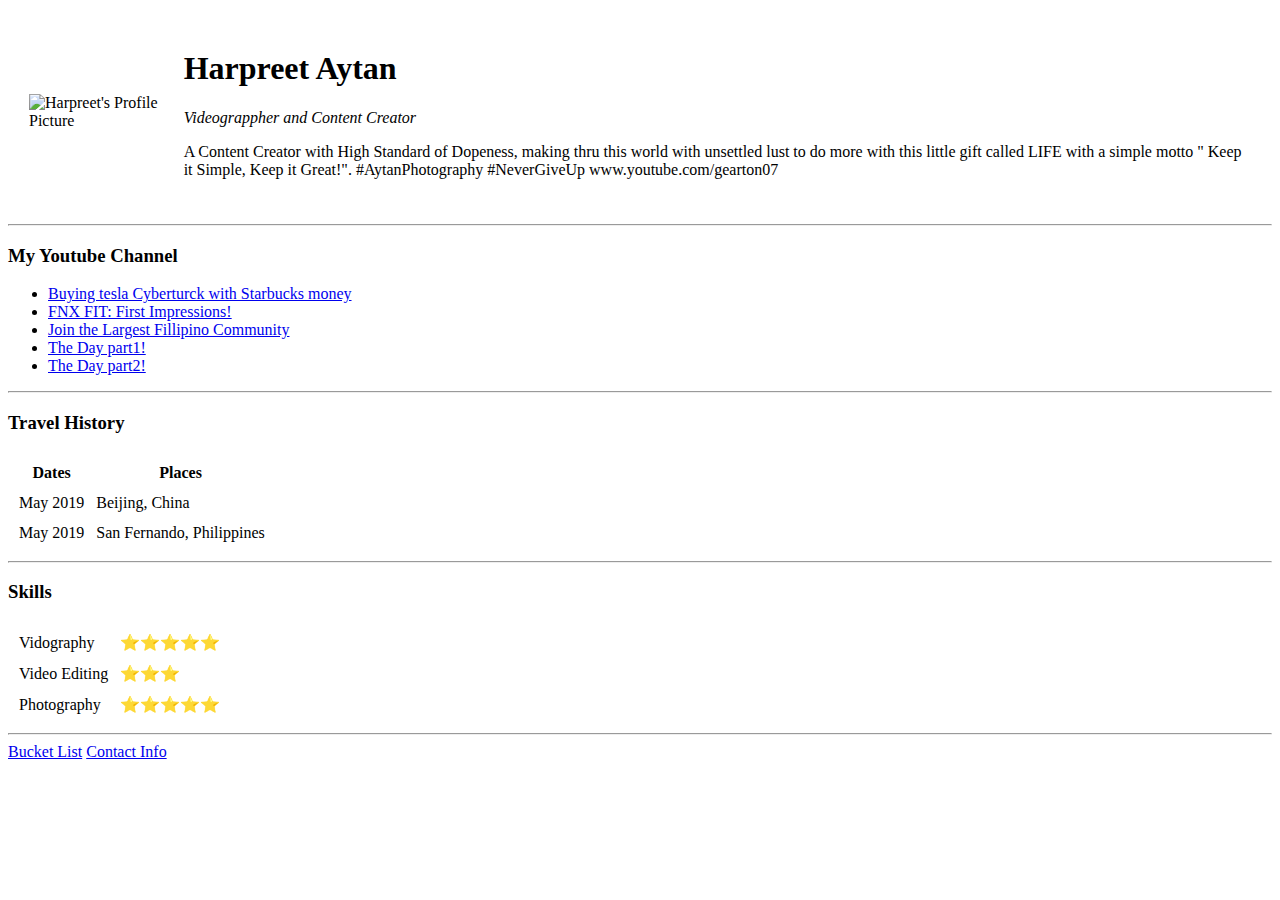
==== index.html @ 4848f3c2 "Harpreet main page" ====
<!DOCTYPE html>
<html lang="en" dir="ltr">

<head>
  <meta charset="utf-8">
  <title>roHAky</title>
</head>

<body>
  <table cellspacing="20">
    <tr>
      <td><img src="ha.png" alt="Harpreet's Profile Picture" style="width:150px;height:150px;"> </td>
      <td>
        <h1>Harpreet Aytan</h1>
        <p><em>Videograppher and Content Creator</i></em></p>
        <p>A Content Creator with High Standard of Dopeness, making thru this world with unsettled lust to do more with this little gift called LIFE with a simple motto " Keep it Simple, Keep it Great!". #AytanPhotography #NeverGiveUp
          www.youtube.com/gearton07</p>
      </td>
    </tr>
  </table>
  <hr>
  <h3>My Youtube Channel</h3>
  <ul>
    <li><a href="https://www.youtube.com/watch?v=Y5HfZkZz8Do&t=19s">Buying tesla Cyberturck with Starbucks money</a></li>
    <li><a href="https://www.youtube.com/watch?v=uw5kKQGzUu8&t=142s">FNX FIT: First Impressions!</a></li>
    <li><a href="https://www.youtube.com/watch?v=8BoZlPWZhUs">Join the Largest Fillipino Community</a></li>
    <li><a href="https://www.youtube.com/watch?v=CX_OrS-HQVE&t=48s">The Day part1!</a></li>
    <li><a href="https://www.youtube.com/watch?v=o5WmZhOHLRk">The Day part2!</a></li>
  </ul>
  <hr>
  <h3> Travel History </h3>
  <table cellspacing="10">
    <thead>
      <tr>
        <th>Dates</th>
        <th> Places</th>
      </tr>
    </thead>
    <tbody>
      <tr>
        <td>May 2019</td>
        <td>Beijing, China</td>
      </tr>
      <tr>
        <td>May 2019</td>
        <td>San Fernando, Philippines</td>
      </tr>
    </tbody>
    <tfoot>

    </tfoot>

  </table>
  <hr>
<h3>Skills</h3>
<table cellspacing="10">
  <tr>
    <td>Vidography</td>
    <td>⭐⭐⭐⭐⭐</td>
  </tr>
  <tr>
    <td>Video Editing</td>
    <td>⭐⭐⭐</td>
  </tr>
  <tr>
    <td>Photography</td>
    <td>⭐⭐⭐⭐⭐</td>
  </tr>
</table>
  <hr />
  <a href="bucketlist.html">Bucket List</a>
  <a href="contactinfo.html">Contact Info</a>
</body>

</html>
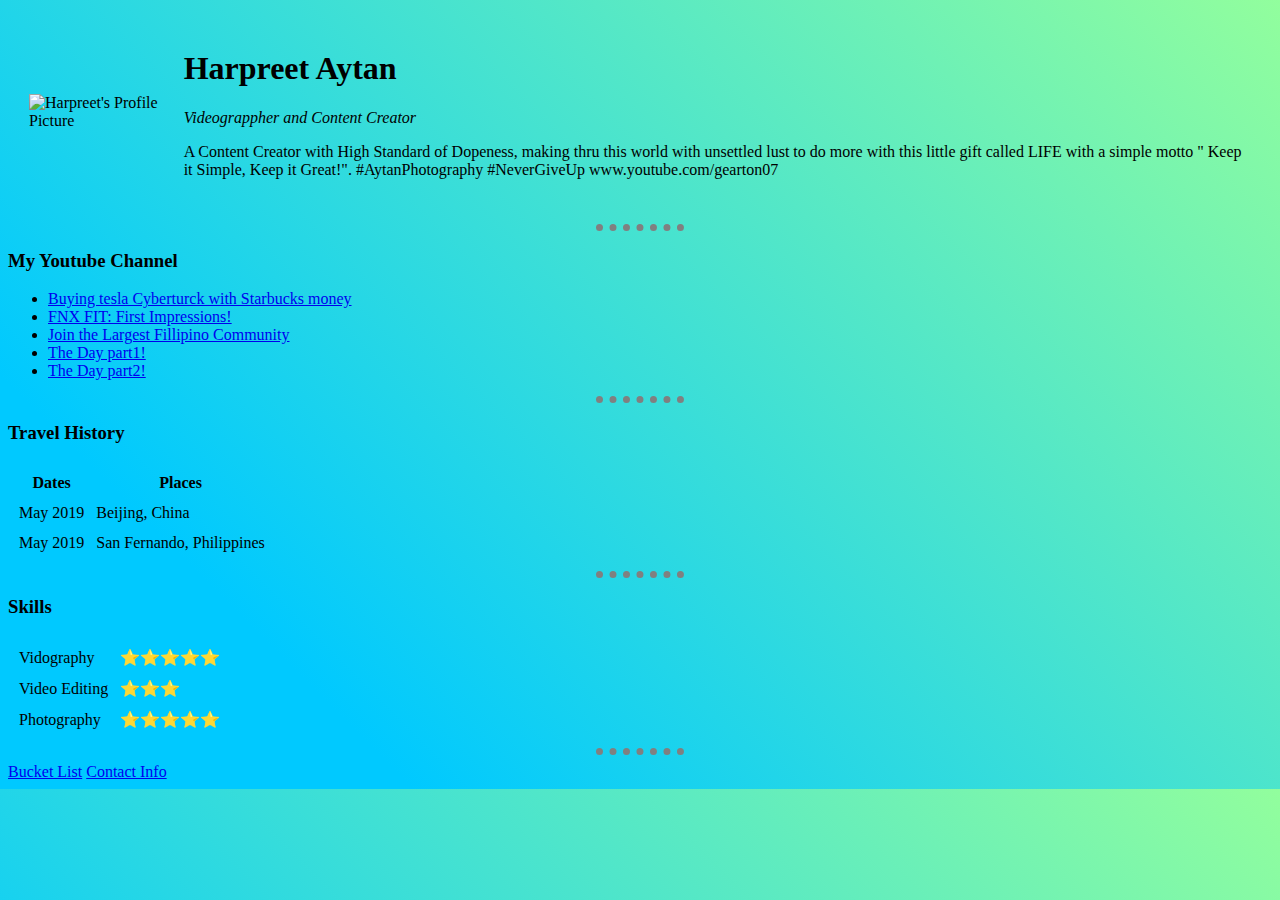
==== commit 700bdd8d: "Update index.html" ====
--- a/index.html
+++ b/index.html
@@ -4,12 +4,13 @@
 <head>
   <meta charset="utf-8">
   <title>roHAky</title>
+  <link rel="stylesheet" href="css/styles.css">
 </head>
 
 <body>
   <table cellspacing="20">
     <tr>
-      <td><img src="ha.png" alt="Harpreet's Profile Picture" style="width:150px;height:150px;"> </td>
+      <td><img src="image/ha.png" alt="Harpreet's Profile Picture"> </td>
       <td>
         <h1>Harpreet Aytan</h1>
         <p><em>Videograppher and Content Creator</i></em></p>
@@ -52,21 +53,21 @@
 
   </table>
   <hr>
-<h3>Skills</h3>
-<table cellspacing="10">
-  <tr>
-    <td>Vidography</td>
-    <td>⭐⭐⭐⭐⭐</td>
-  </tr>
-  <tr>
-    <td>Video Editing</td>
-    <td>⭐⭐⭐</td>
-  </tr>
-  <tr>
-    <td>Photography</td>
-    <td>⭐⭐⭐⭐⭐</td>
-  </tr>
-</table>
+  <h3>Skills</h3>
+  <table cellspacing="10">
+    <tr>
+      <td>Vidography</td>
+      <td>⭐⭐⭐⭐⭐</td>
+    </tr>
+    <tr>
+      <td>Video Editing</td>
+      <td>⭐⭐⭐</td>
+    </tr>
+    <tr>
+      <td>Photography</td>
+      <td>⭐⭐⭐⭐⭐</td>
+    </tr>
+  </table>
   <hr />
   <a href="bucketlist.html">Bucket List</a>
   <a href="contactinfo.html">Contact Info</a>
--- a/css/styles.css
+++ b/css/styles.css
@@ -0,0 +1,10 @@
+body {
+  background: linear-gradient(45deg, #00C9FF 20%, #92FE9D 100%);
+}
+hr {
+  border-style: none;
+  border-top-style: dotted;
+  border-color: grey;
+  border-width: 7px;
+  width: 7%;
+}
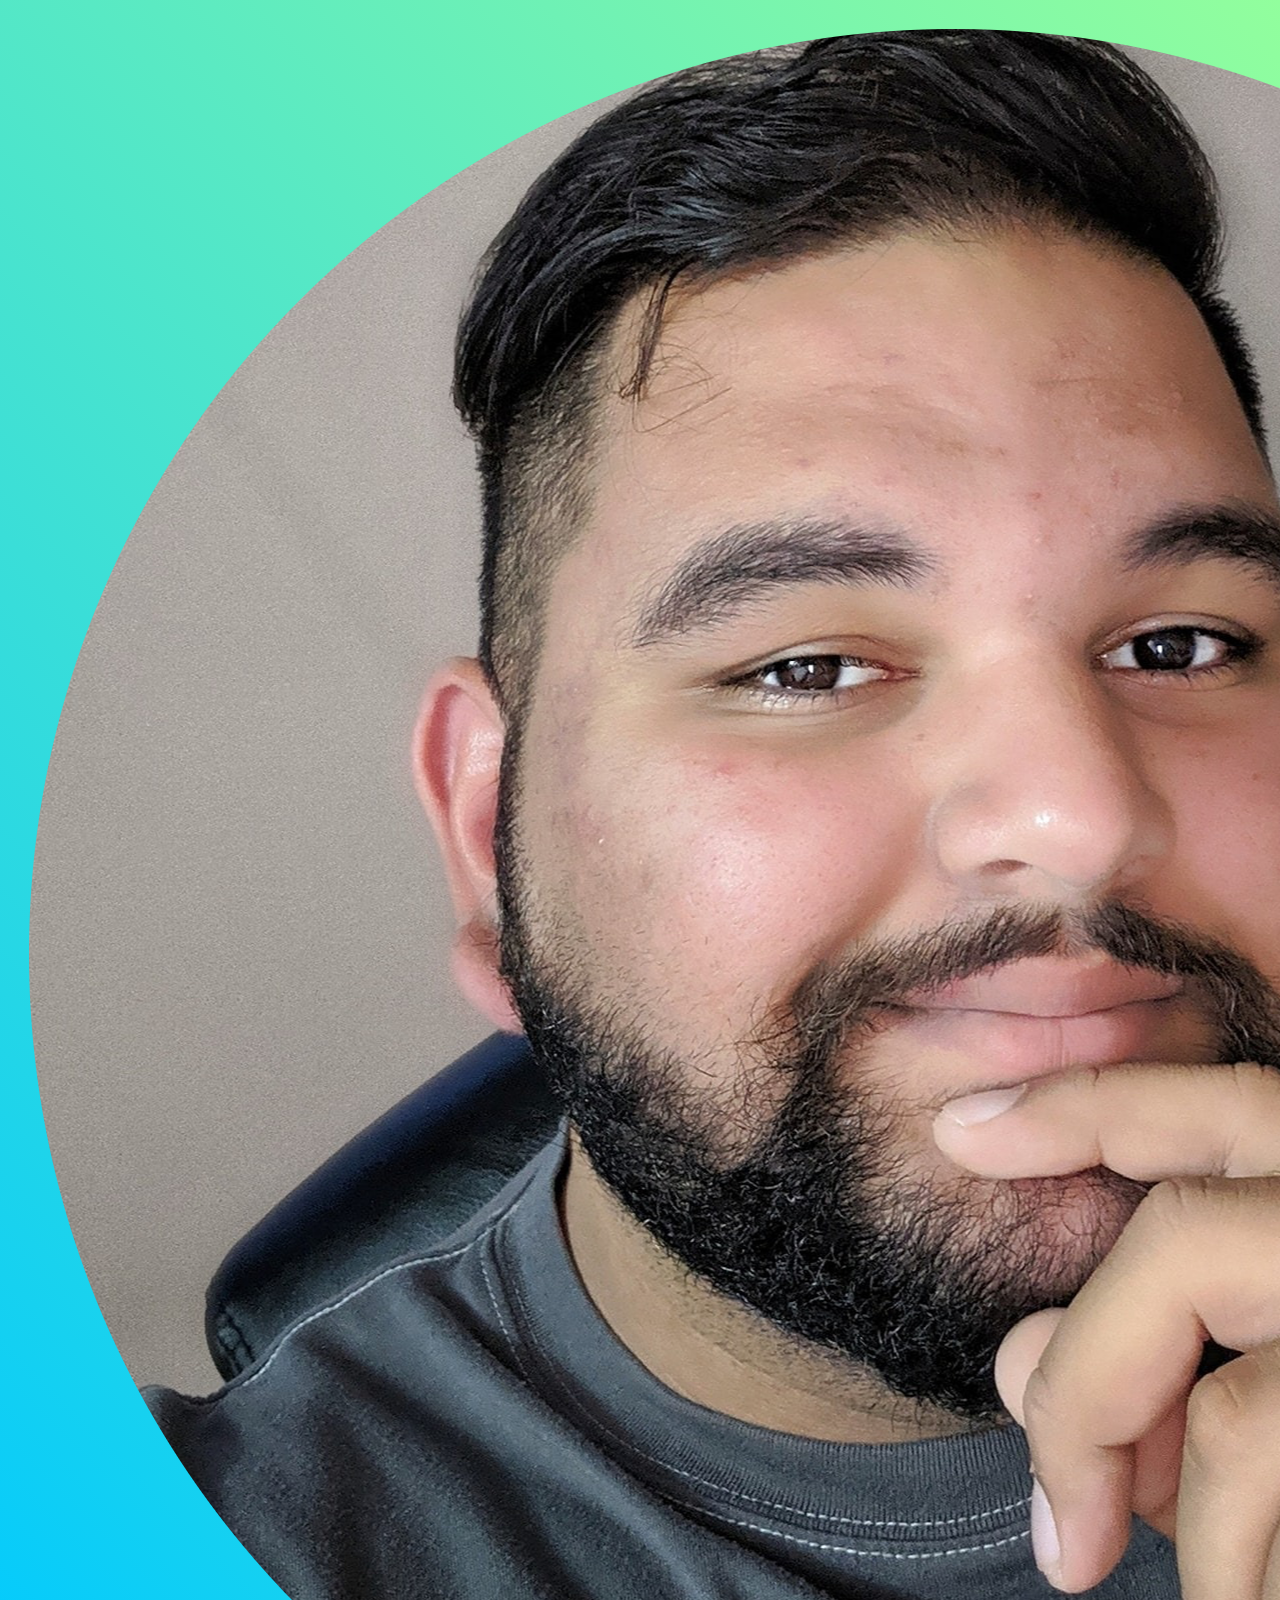
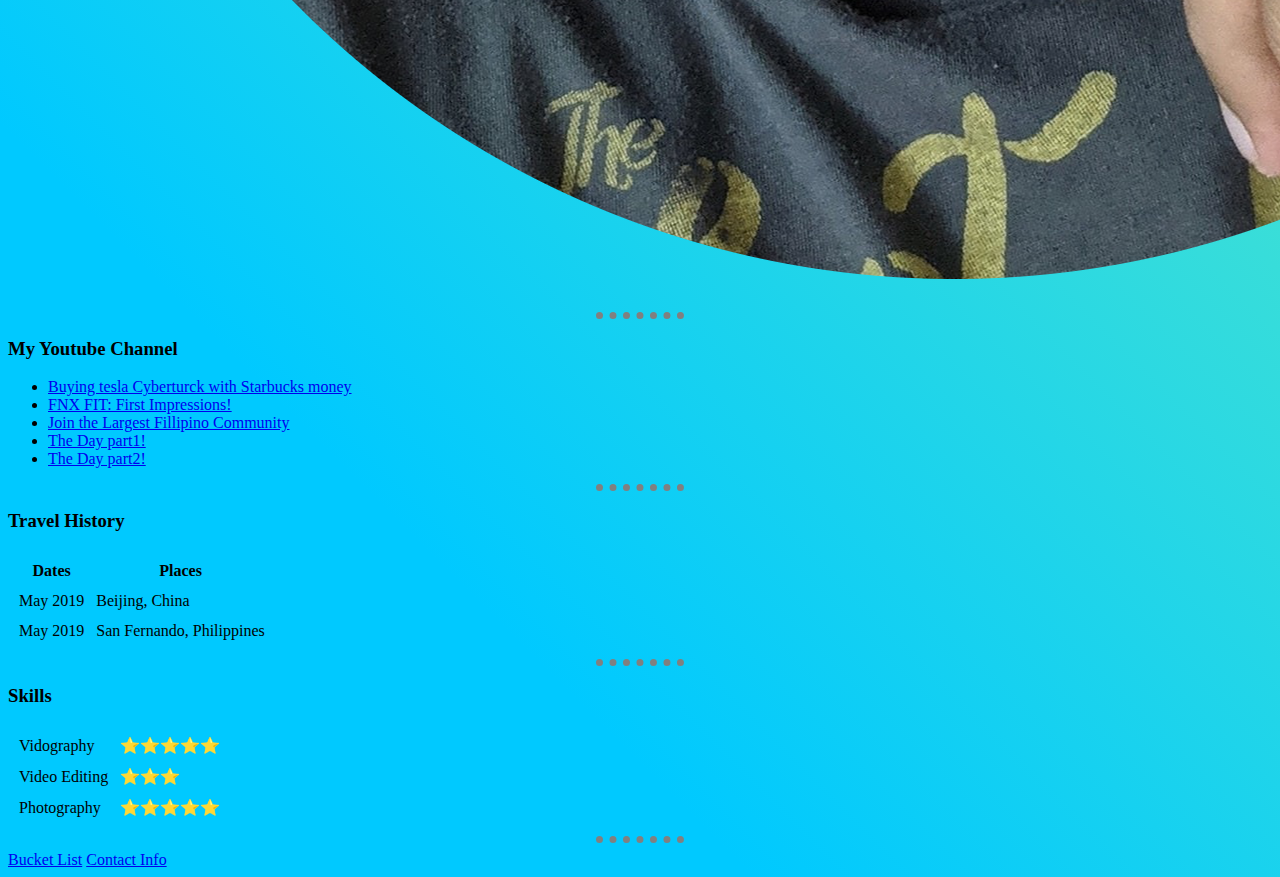
==== commit a9d2fba4: "Update index.html" ====
--- a/index.html
+++ b/index.html
@@ -10,7 +10,7 @@
 <body>
   <table cellspacing="20">
     <tr>
-      <td><img src="image/ha.png" alt="Harpreet's Profile Picture"> </td>
+      <td><img src="image/HA.png" alt="Harpreet's Profile Picture"> </td>
       <td>
         <h1>Harpreet Aytan</h1>
         <p><em>Videograppher and Content Creator</i></em></p>
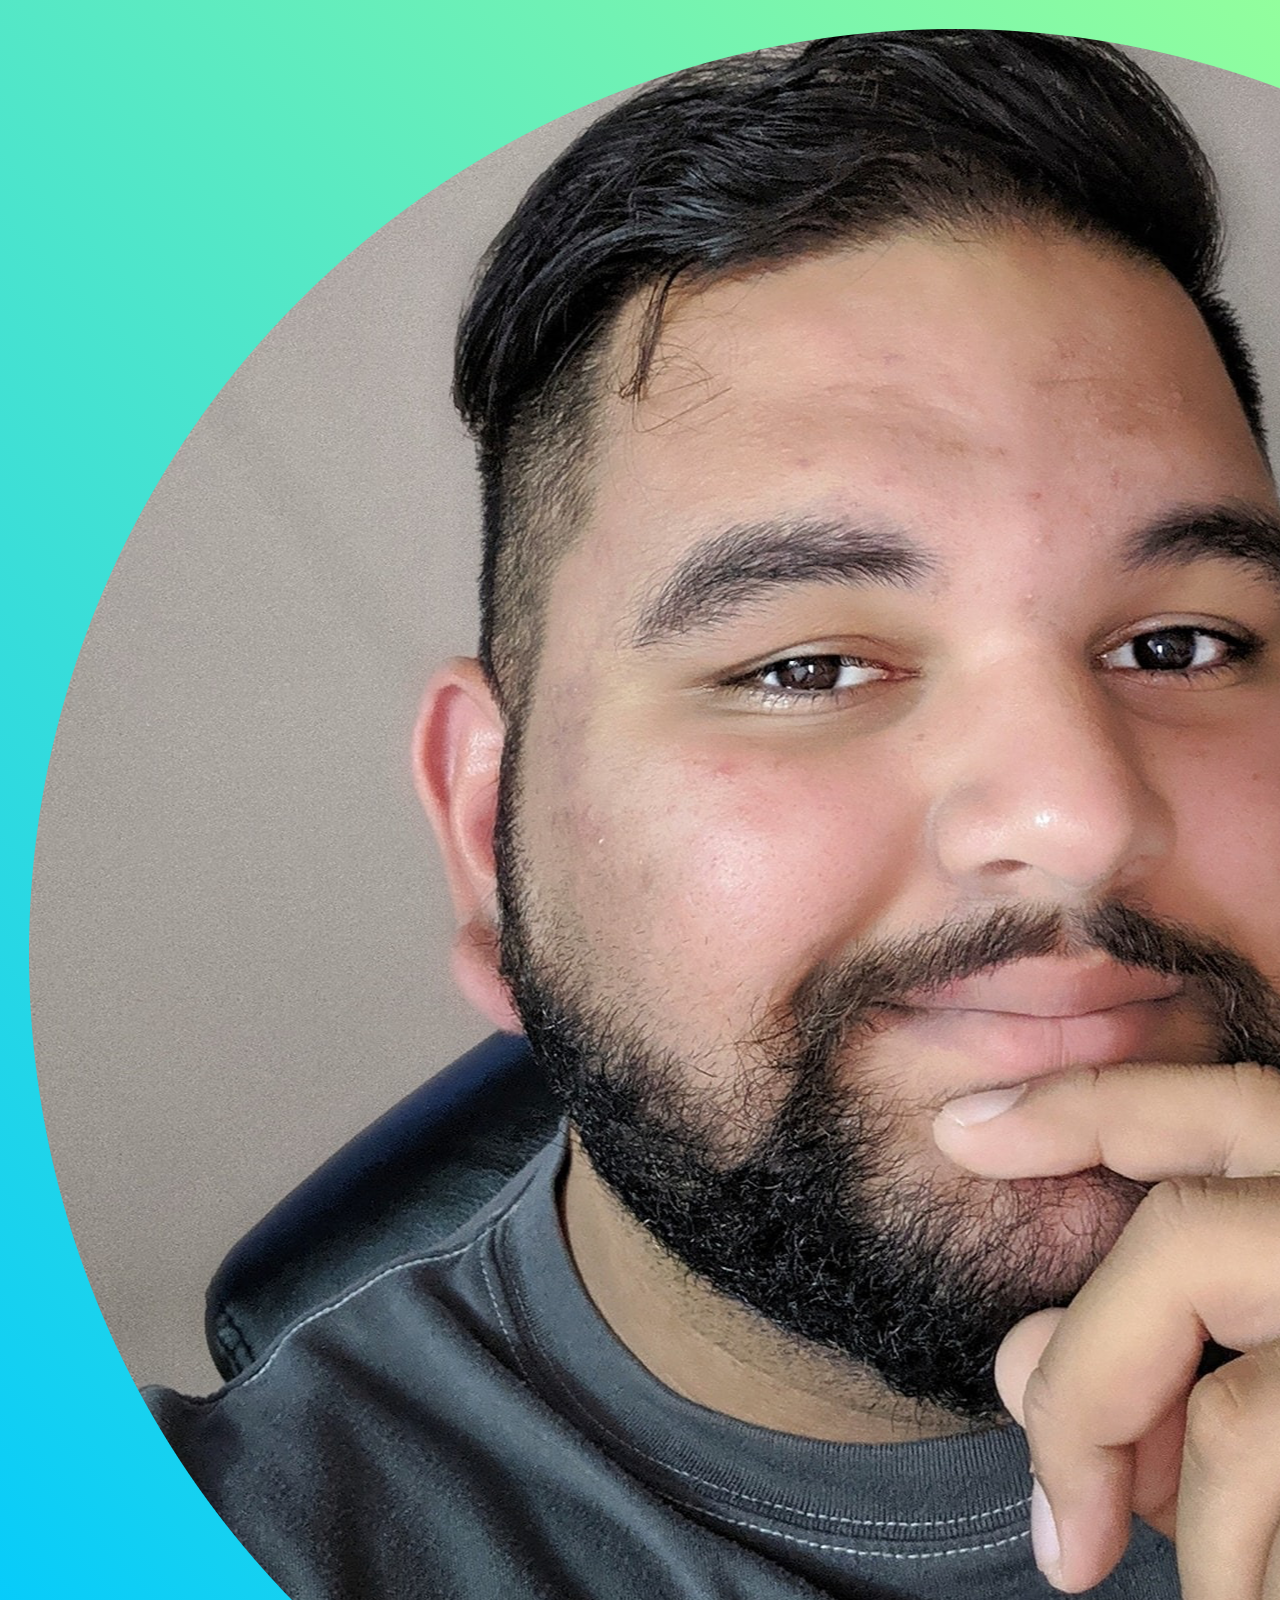
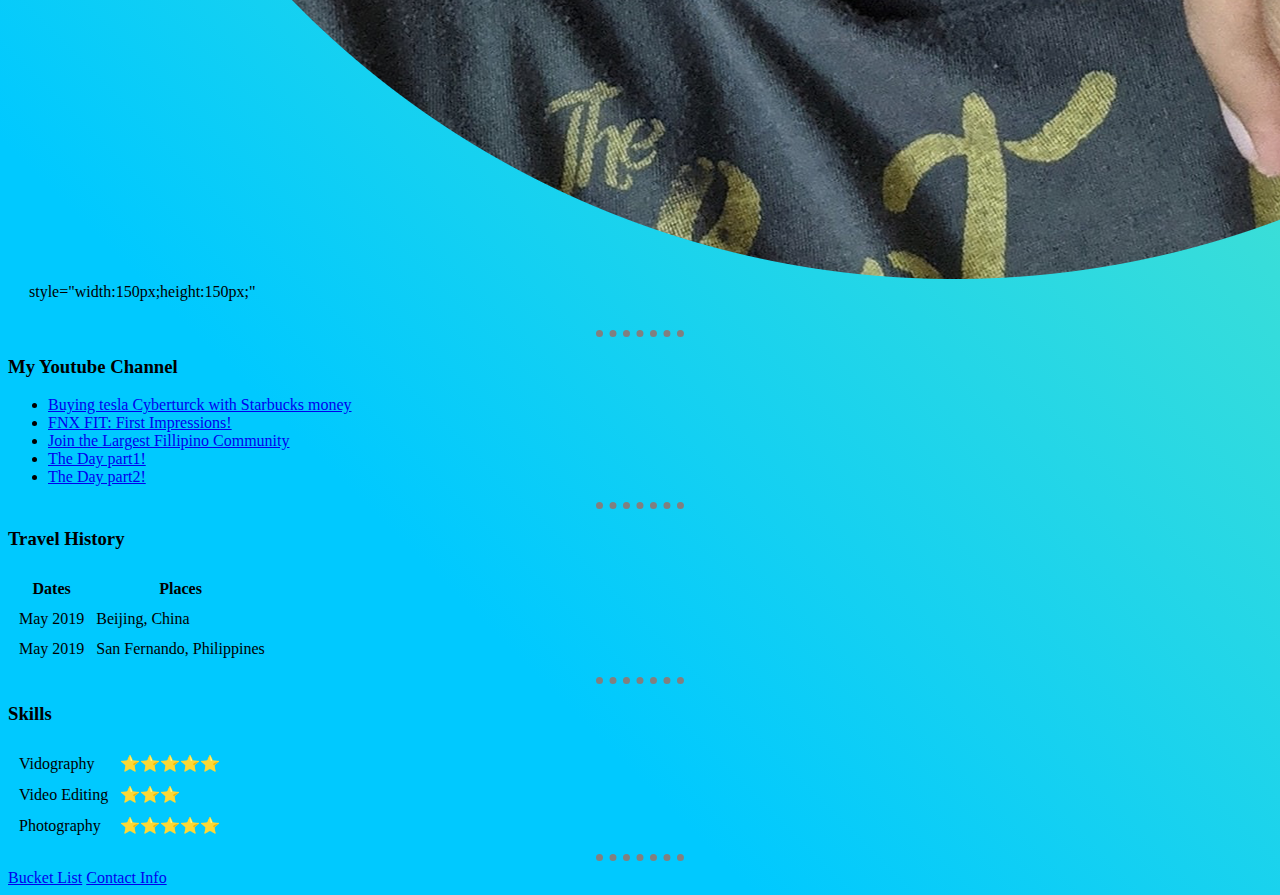
==== commit ce084952: "Update index.html" ====
--- a/index.html
+++ b/index.html
@@ -10,7 +10,7 @@
 <body>
   <table cellspacing="20">
     <tr>
-      <td><img src="image/HA.png" alt="Harpreet's Profile Picture"> </td>
+      <td><img src="image/HA.png" alt="Harpreet's Profile Picture"> style="width:150px;height:150px;" </td>
       <td>
         <h1>Harpreet Aytan</h1>
         <p><em>Videograppher and Content Creator</i></em></p>
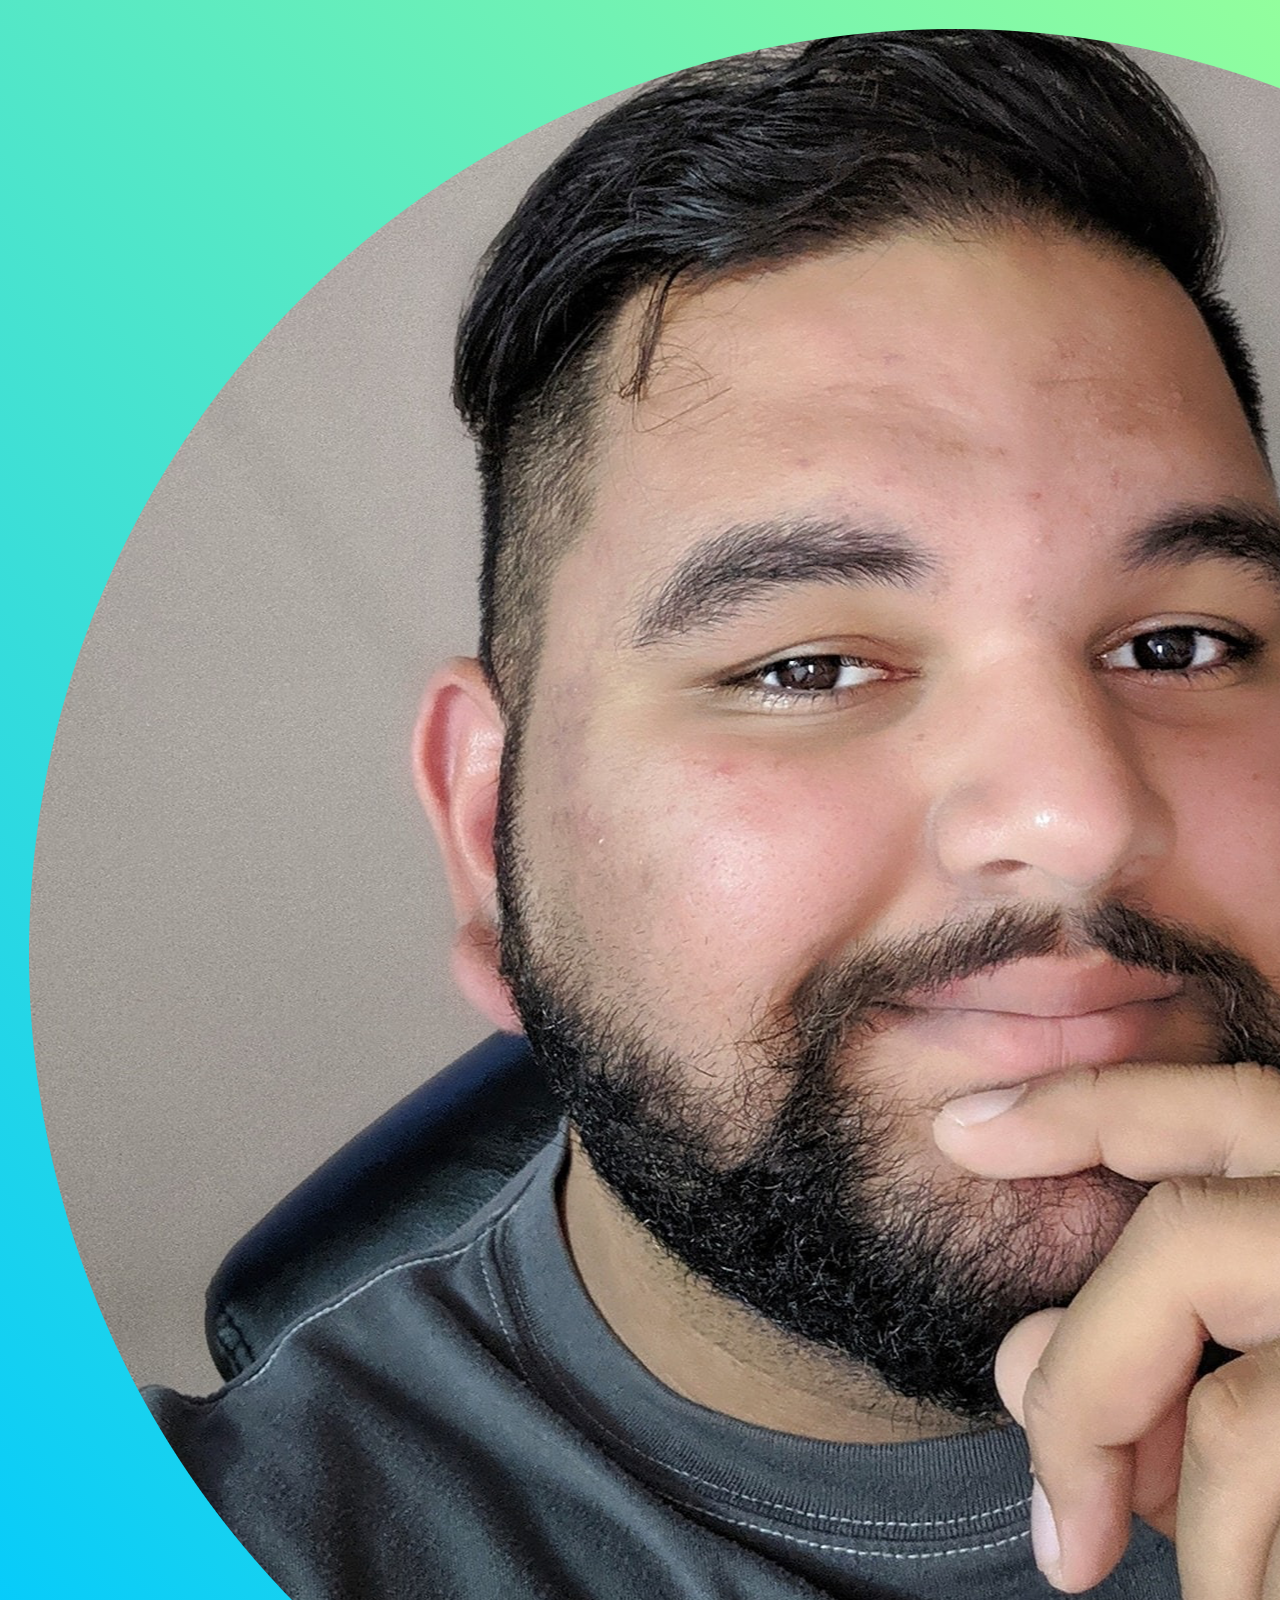
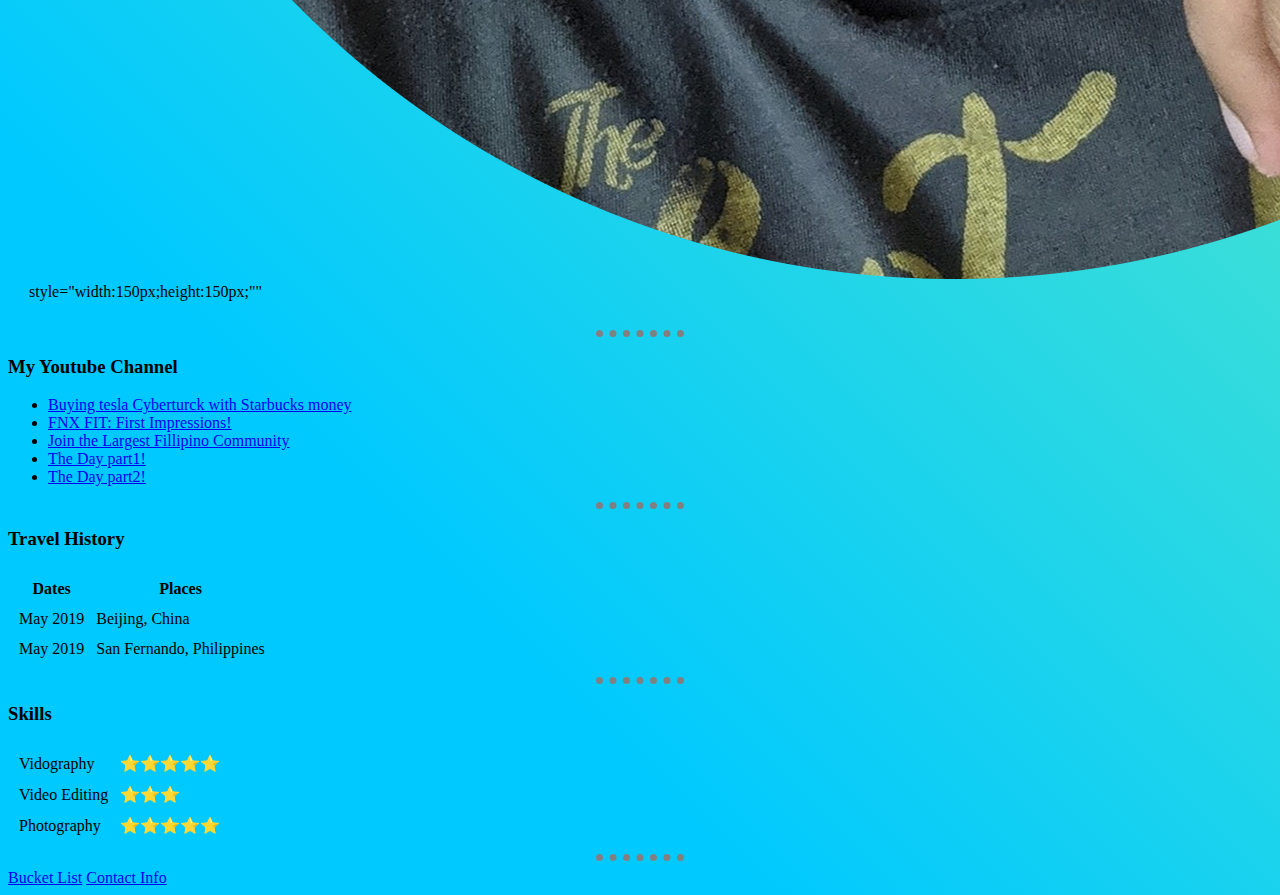
==== commit ed6d29f1: "Update index.html" ====
--- a/index.html
+++ b/index.html
@@ -10,7 +10,7 @@
 <body>
   <table cellspacing="20">
     <tr>
-      <td><img src="image/HA.png" alt="Harpreet's Profile Picture"> style="width:150px;height:150px;" </td>
+      <td><img src="image/HA.png" alt="Harpreet's Profile Picture"> style="width:150px;height:150px;""</td>
       <td>
         <h1>Harpreet Aytan</h1>
         <p><em>Videograppher and Content Creator</i></em></p>
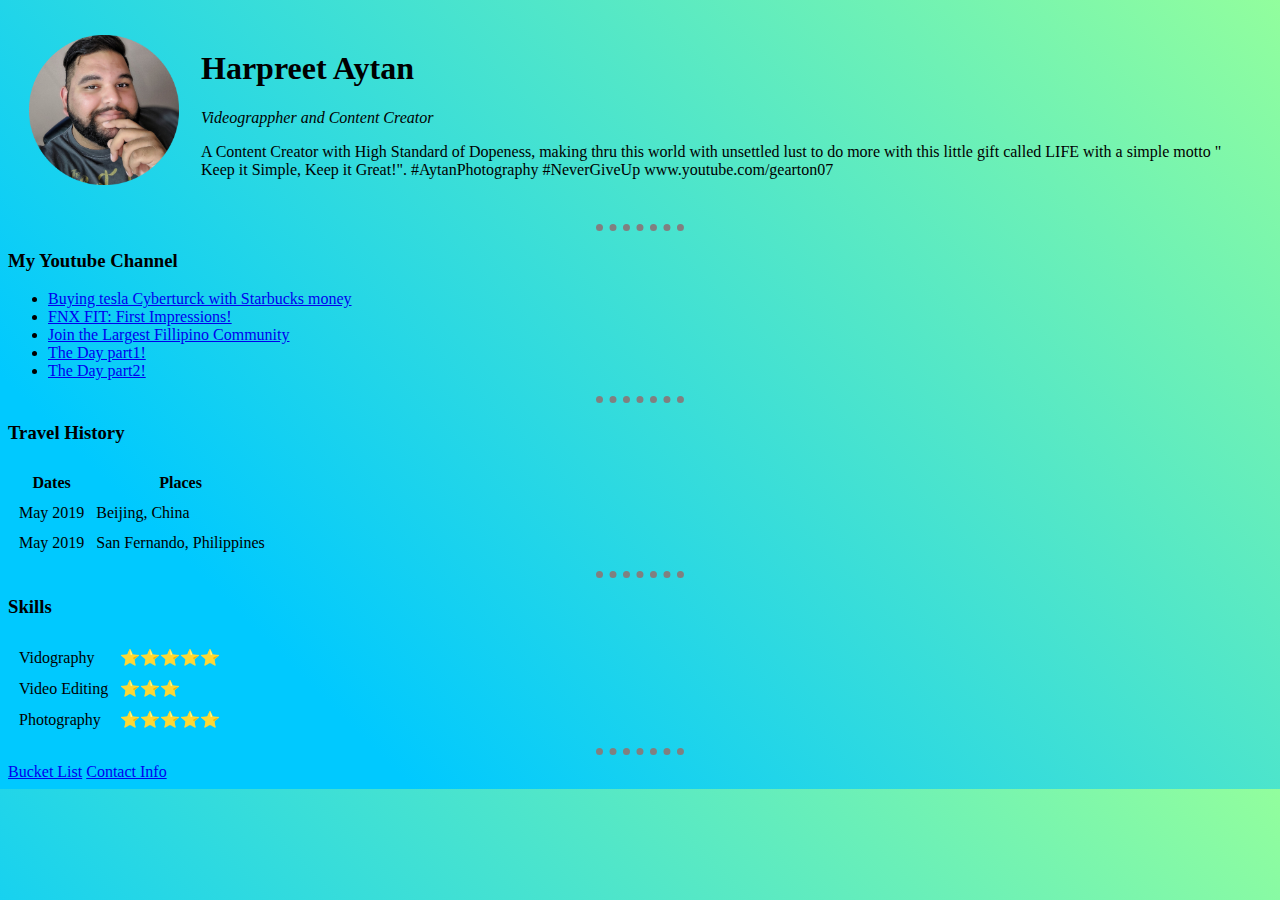
==== commit 59d6aebf: "Update index.html" ====
--- a/index.html
+++ b/index.html
@@ -10,7 +10,7 @@
 <body>
   <table cellspacing="20">
     <tr>
-      <td><img src="image/HA.png" alt="Harpreet's Profile Picture"> style="width:150px;height:150px;""</td>
+        <td><img src="image/HA.png" alt="Harpreet's Profile Picture" style="width:150px;height:150px;"> </td>
       <td>
         <h1>Harpreet Aytan</h1>
         <p><em>Videograppher and Content Creator</i></em></p>
